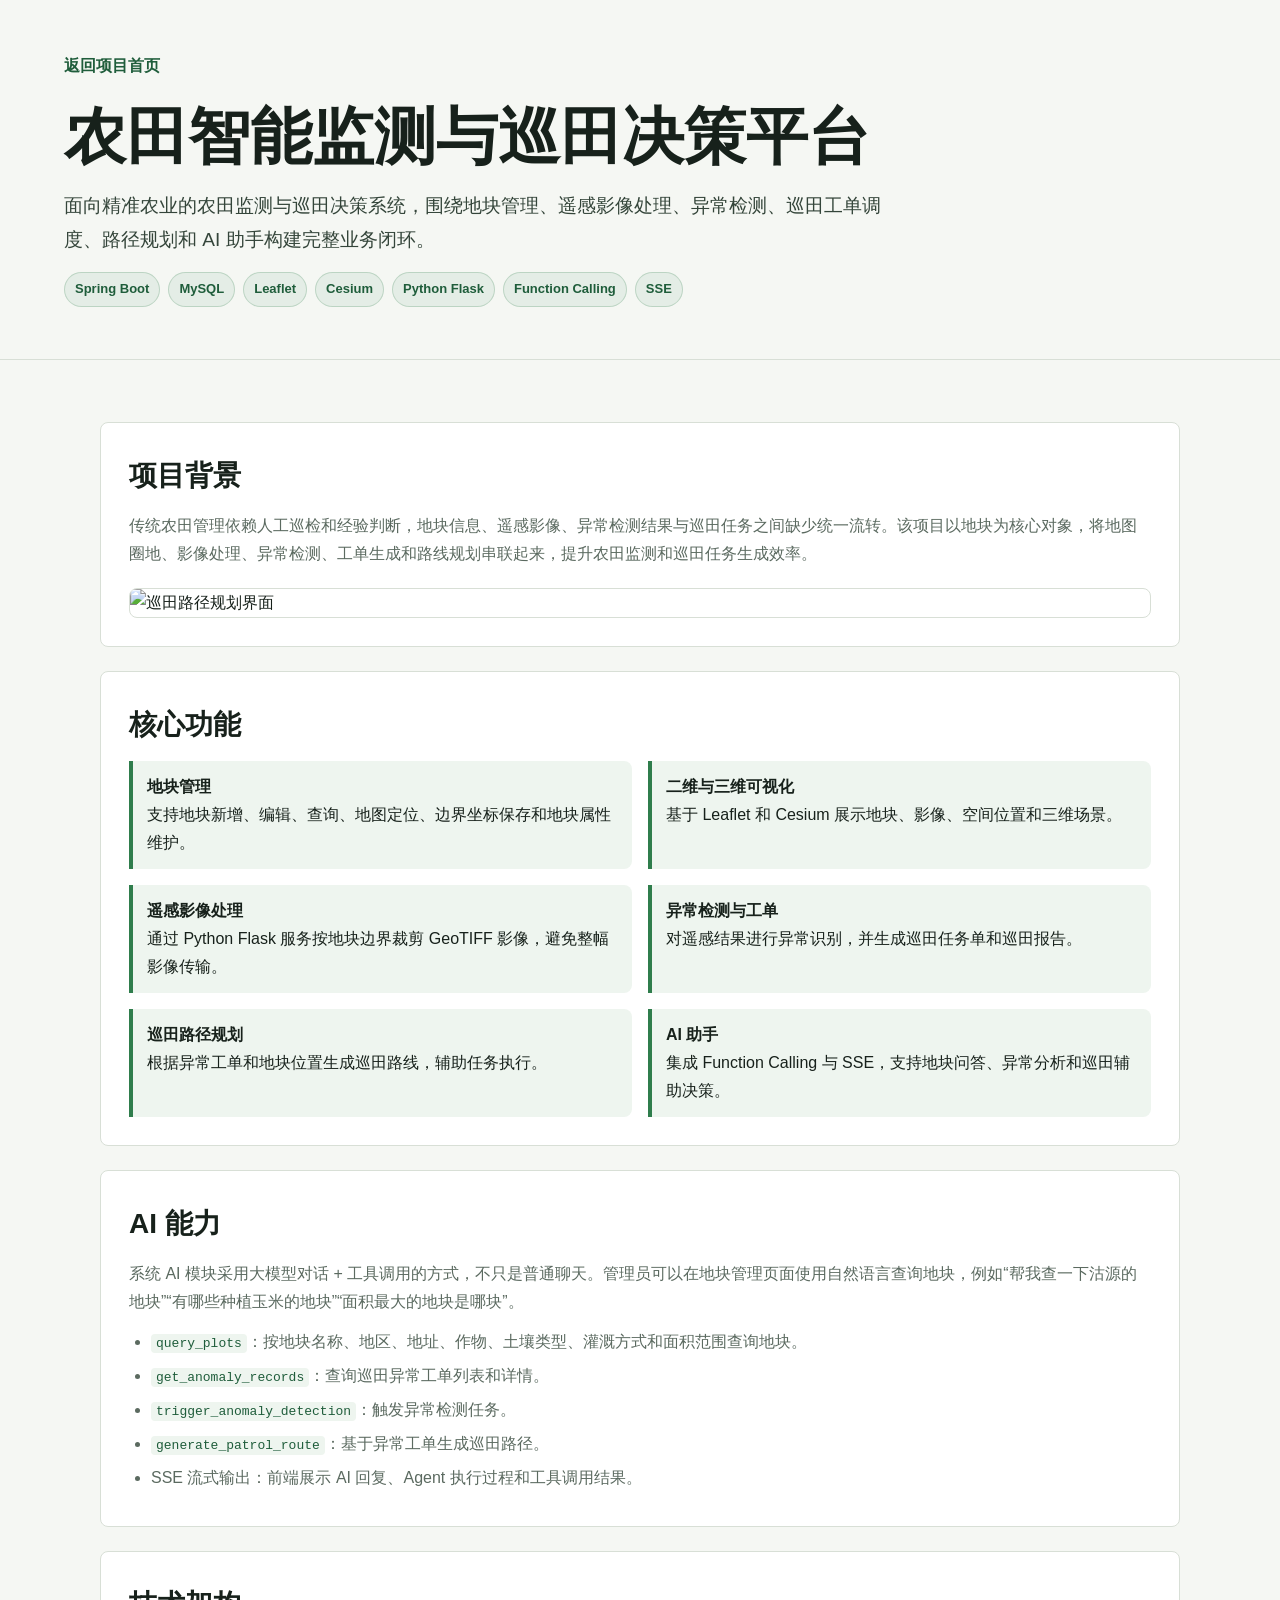
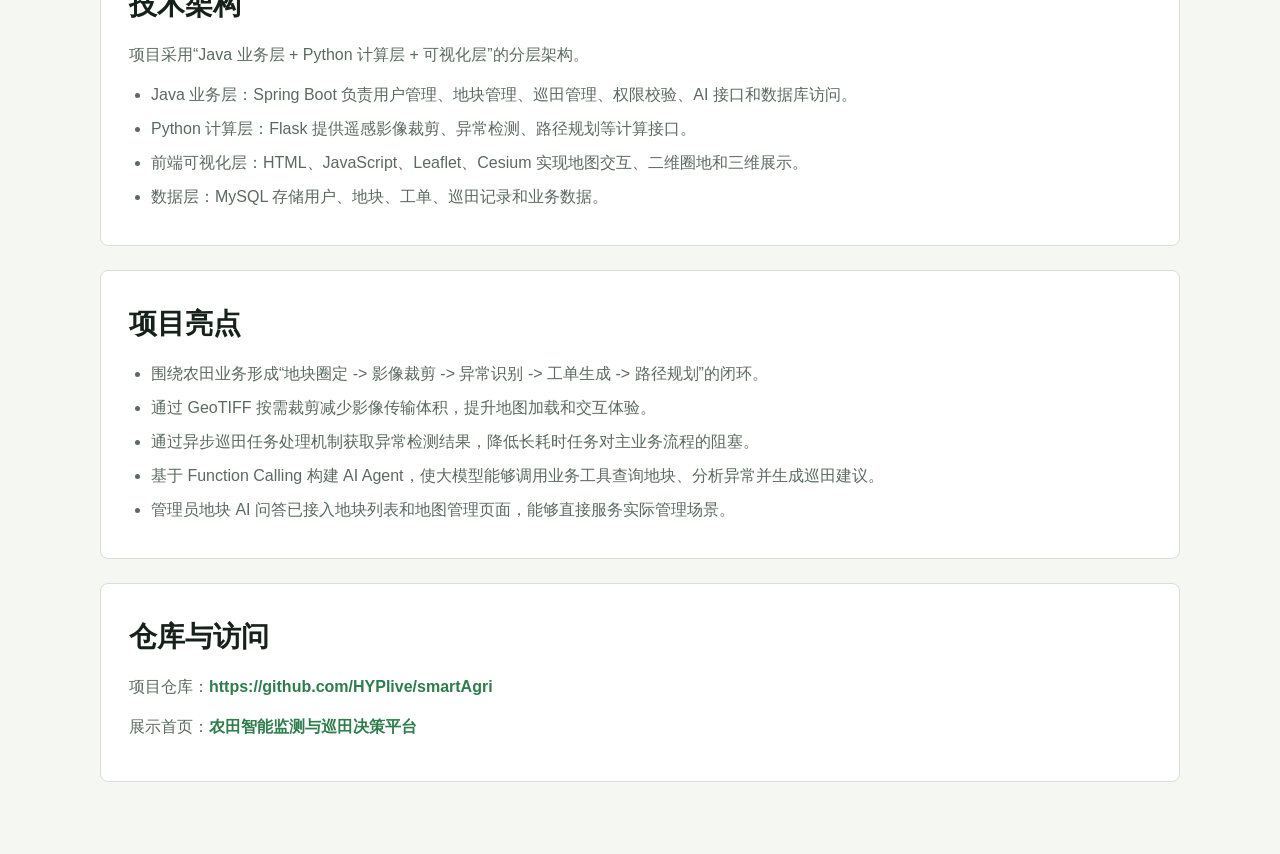
==== docs/project-introduction.html @ 1ddd9913 "docs: add project showcase page" ====
<!DOCTYPE html>
<html lang="zh-CN">
<head>
  <meta charset="UTF-8">
  <meta name="viewport" content="width=device-width, initial-scale=1.0">
  <title>项目介绍 | 农田智能监测与巡田决策平台</title>
  <meta name="description" content="农田智能监测与巡田决策平台项目介绍，包含项目背景、核心功能、技术架构、AI 能力和项目亮点。">
  <style>
    :root { --ink:#17211b; --muted:#5b6a60; --line:#d8dfd6; --bg:#f5f7f3; --green:#2f7d4c; --cyan:#247f8f; --panel:#fff; }
    * { box-sizing: border-box; }
    body { margin:0; font-family: Inter, "Microsoft YaHei", "PingFang SC", Arial, sans-serif; color:var(--ink); background:var(--bg); line-height:1.75; }
    a { color:var(--green); text-decoration:none; font-weight:700; }
    header { padding:52px clamp(18px, 5vw, 72px); background:linear-gradient(90deg, rgba(245,247,243,.96), rgba(245,247,243,.72)), url("images/系统架构图.png") center / cover no-repeat; border-bottom:1px solid var(--line); }
    main { width:min(1080px, calc(100% - 36px)); margin:0 auto; padding:38px 0 72px; }
    h1 { margin:0; max-width:860px; font-size:clamp(34px, 5vw, 62px); line-height:1.12; letter-spacing:0; }
    .lead { max-width:820px; margin:18px 0 0; font-size:19px; color:#34453a; }
    .back { display:inline-flex; margin-bottom:22px; color:#1f5d3b; }
    section { margin-top:24px; padding:28px; background:var(--panel); border:1px solid var(--line); border-radius:8px; }
    h2 { margin:0 0 12px; font-size:28px; letter-spacing:0; }
    h3 { margin:20px 0 8px; font-size:20px; }
    p { margin:0 0 12px; color:var(--muted); }
    ul { margin:8px 0 0; padding-left:22px; color:var(--muted); }
    li { margin:6px 0; }
    .grid { display:grid; grid-template-columns:repeat(2, minmax(0,1fr)); gap:16px; }
    .item { border-left:4px solid var(--green); padding:12px 14px; background:#eef5ef; border-radius:0 8px 8px 0; }
    .item strong { display:block; color:var(--ink); }
    .tags { display:flex; flex-wrap:wrap; gap:8px; margin-top:16px; }
    .tag { border:1px solid rgba(47,125,76,.22); border-radius:999px; padding:5px 10px; background:rgba(47,125,76,.08); color:#1f5d3b; font-size:13px; font-weight:700; }
    .hero-img { margin-top:20px; border:1px solid var(--line); border-radius:8px; overflow:hidden; background:#fff; }
    .hero-img img { width:100%; display:block; }
    code { background:#eef5ef; padding:2px 5px; border-radius:4px; color:#1f5d3b; }
    @media (max-width: 760px) { .grid { grid-template-columns:1fr; } section { padding:20px; } }
  </style>
</head>
<body>
  <header>
    <a class="back" href="index.html">返回项目首页</a>
    <h1>农田智能监测与巡田决策平台</h1>
    <p class="lead">面向精准农业的农田监测与巡田决策系统，围绕地块管理、遥感影像处理、异常检测、巡田工单调度、路径规划和 AI 助手构建完整业务闭环。</p>
    <div class="tags"><span class="tag">Spring Boot</span><span class="tag">MySQL</span><span class="tag">Leaflet</span><span class="tag">Cesium</span><span class="tag">Python Flask</span><span class="tag">Function Calling</span><span class="tag">SSE</span></div>
  </header>

  <main>
    <section>
      <h2>项目背景</h2>
      <p>传统农田管理依赖人工巡检和经验判断，地块信息、遥感影像、异常检测结果与巡田任务之间缺少统一流转。该项目以地块为核心对象，将地图圈地、影像处理、异常检测、工单生成和路线规划串联起来，提升农田监测和巡田任务生成效率。</p>
      <div class="hero-img"><img src="images/路径规划.png" alt="巡田路径规划界面"></div>
    </section>

    <section>
      <h2>核心功能</h2>
      <div class="grid">
        <div class="item"><strong>地块管理</strong><span>支持地块新增、编辑、查询、地图定位、边界坐标保存和地块属性维护。</span></div>
        <div class="item"><strong>二维与三维可视化</strong><span>基于 Leaflet 和 Cesium 展示地块、影像、空间位置和三维场景。</span></div>
        <div class="item"><strong>遥感影像处理</strong><span>通过 Python Flask 服务按地块边界裁剪 GeoTIFF 影像，避免整幅影像传输。</span></div>
        <div class="item"><strong>异常检测与工单</strong><span>对遥感结果进行异常识别，并生成巡田任务单和巡田报告。</span></div>
        <div class="item"><strong>巡田路径规划</strong><span>根据异常工单和地块位置生成巡田路线，辅助任务执行。</span></div>
        <div class="item"><strong>AI 助手</strong><span>集成 Function Calling 与 SSE，支持地块问答、异常分析和巡田辅助决策。</span></div>
      </div>
    </section>

    <section>
      <h2>AI 能力</h2>
      <p>系统 AI 模块采用大模型对话 + 工具调用的方式，不只是普通聊天。管理员可以在地块管理页面使用自然语言查询地块，例如“帮我查一下沽源的地块”“有哪些种植玉米的地块”“面积最大的地块是哪块”。</p>
      <ul>
        <li><code>query_plots</code>：按地块名称、地区、地址、作物、土壤类型、灌溉方式和面积范围查询地块。</li>
        <li><code>get_anomaly_records</code>：查询巡田异常工单列表和详情。</li>
        <li><code>trigger_anomaly_detection</code>：触发异常检测任务。</li>
        <li><code>generate_patrol_route</code>：基于异常工单生成巡田路径。</li>
        <li>SSE 流式输出：前端展示 AI 回复、Agent 执行过程和工具调用结果。</li>
      </ul>
    </section>

    <section>
      <h2>技术架构</h2>
      <p>项目采用“Java 业务层 + Python 计算层 + 可视化层”的分层架构。</p>
      <ul>
        <li>Java 业务层：Spring Boot 负责用户管理、地块管理、巡田管理、权限校验、AI 接口和数据库访问。</li>
        <li>Python 计算层：Flask 提供遥感影像裁剪、异常检测、路径规划等计算接口。</li>
        <li>前端可视化层：HTML、JavaScript、Leaflet、Cesium 实现地图交互、二维圈地和三维展示。</li>
        <li>数据层：MySQL 存储用户、地块、工单、巡田记录和业务数据。</li>
      </ul>
    </section>

    <section>
      <h2>项目亮点</h2>
      <ul>
        <li>围绕农田业务形成“地块圈定 -> 影像裁剪 -> 异常识别 -> 工单生成 -> 路径规划”的闭环。</li>
        <li>通过 GeoTIFF 按需裁剪减少影像传输体积，提升地图加载和交互体验。</li>
        <li>通过异步巡田任务处理机制获取异常检测结果，降低长耗时任务对主业务流程的阻塞。</li>
        <li>基于 Function Calling 构建 AI Agent，使大模型能够调用业务工具查询地块、分析异常并生成巡田建议。</li>
        <li>管理员地块 AI 问答已接入地块列表和地图管理页面，能够直接服务实际管理场景。</li>
      </ul>
    </section>

    <section>
      <h2>仓库与访问</h2>
      <p>项目仓库：<a href="https://github.com/HYPlive/smartAgri">https://github.com/HYPlive/smartAgri</a></p>
      <p>展示首页：<a href="index.html">农田智能监测与巡田决策平台</a></p>
    </section>
  </main>
</body>
</html>
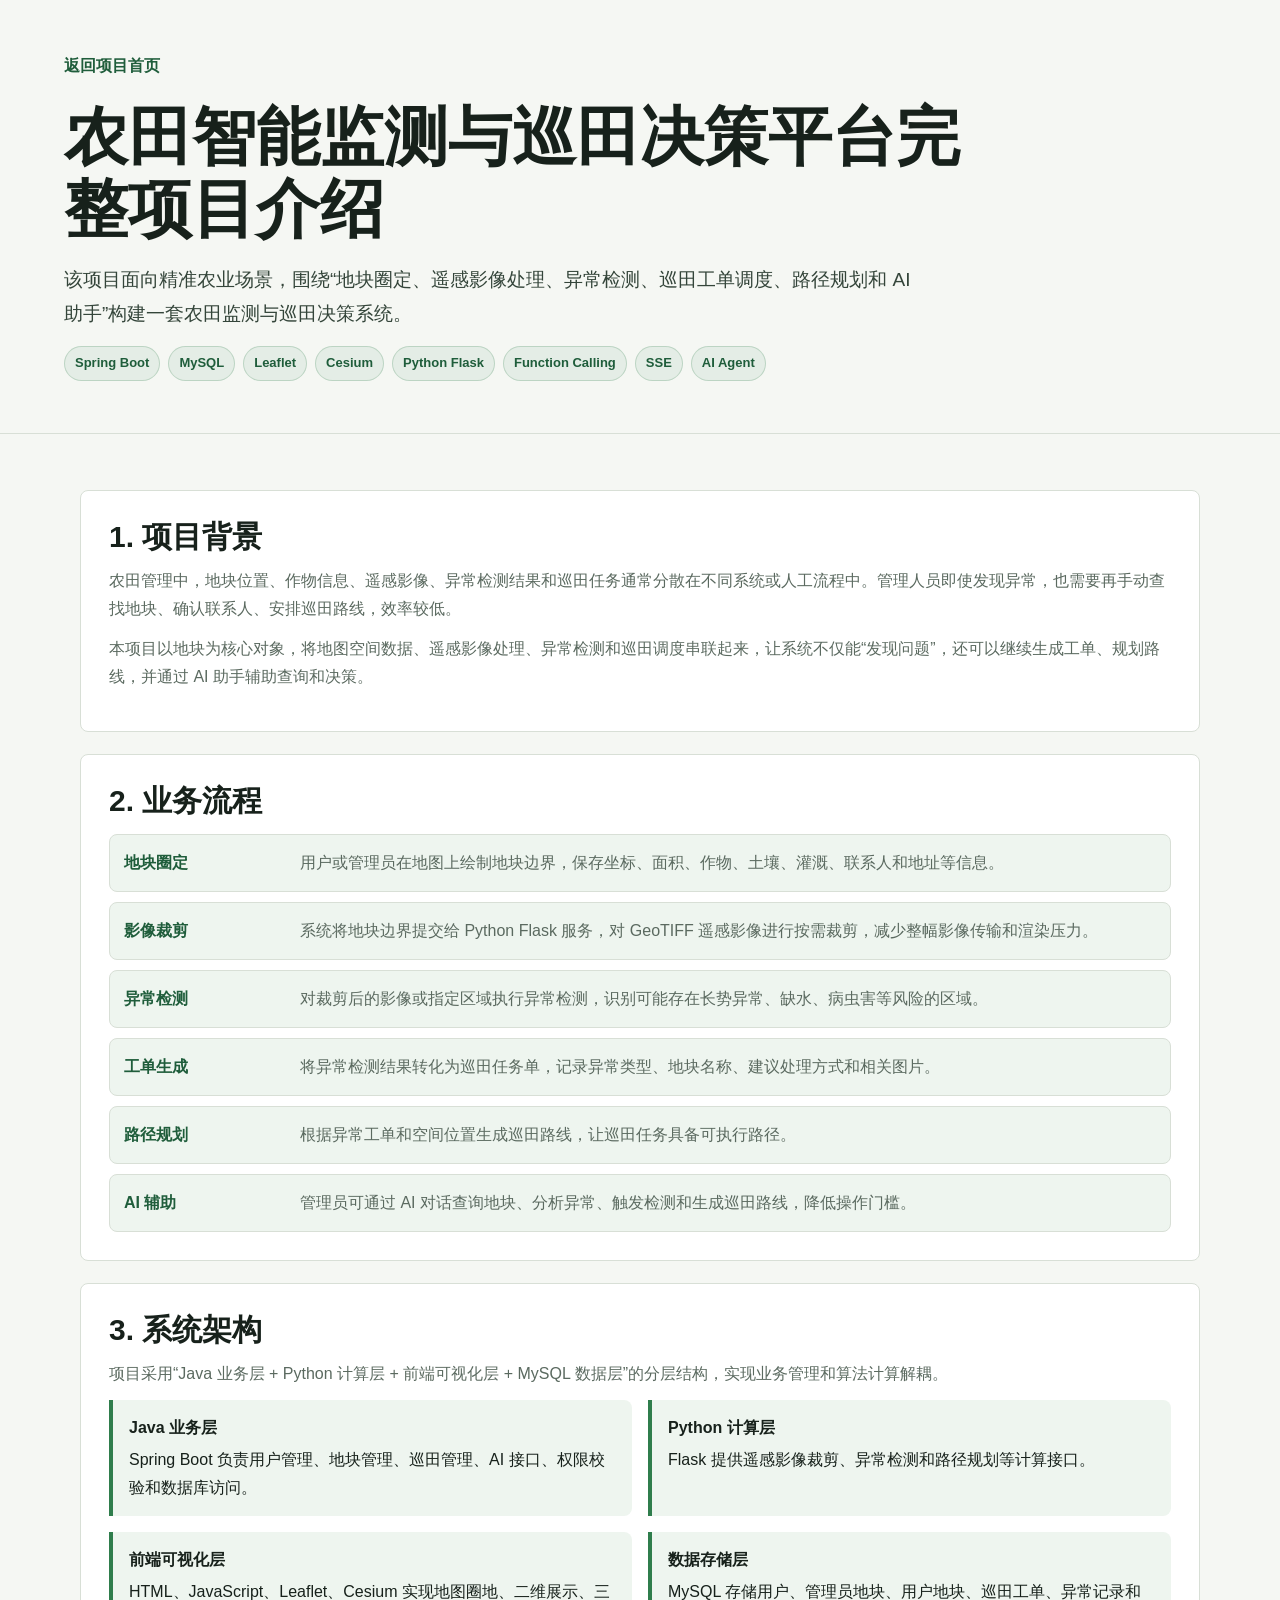
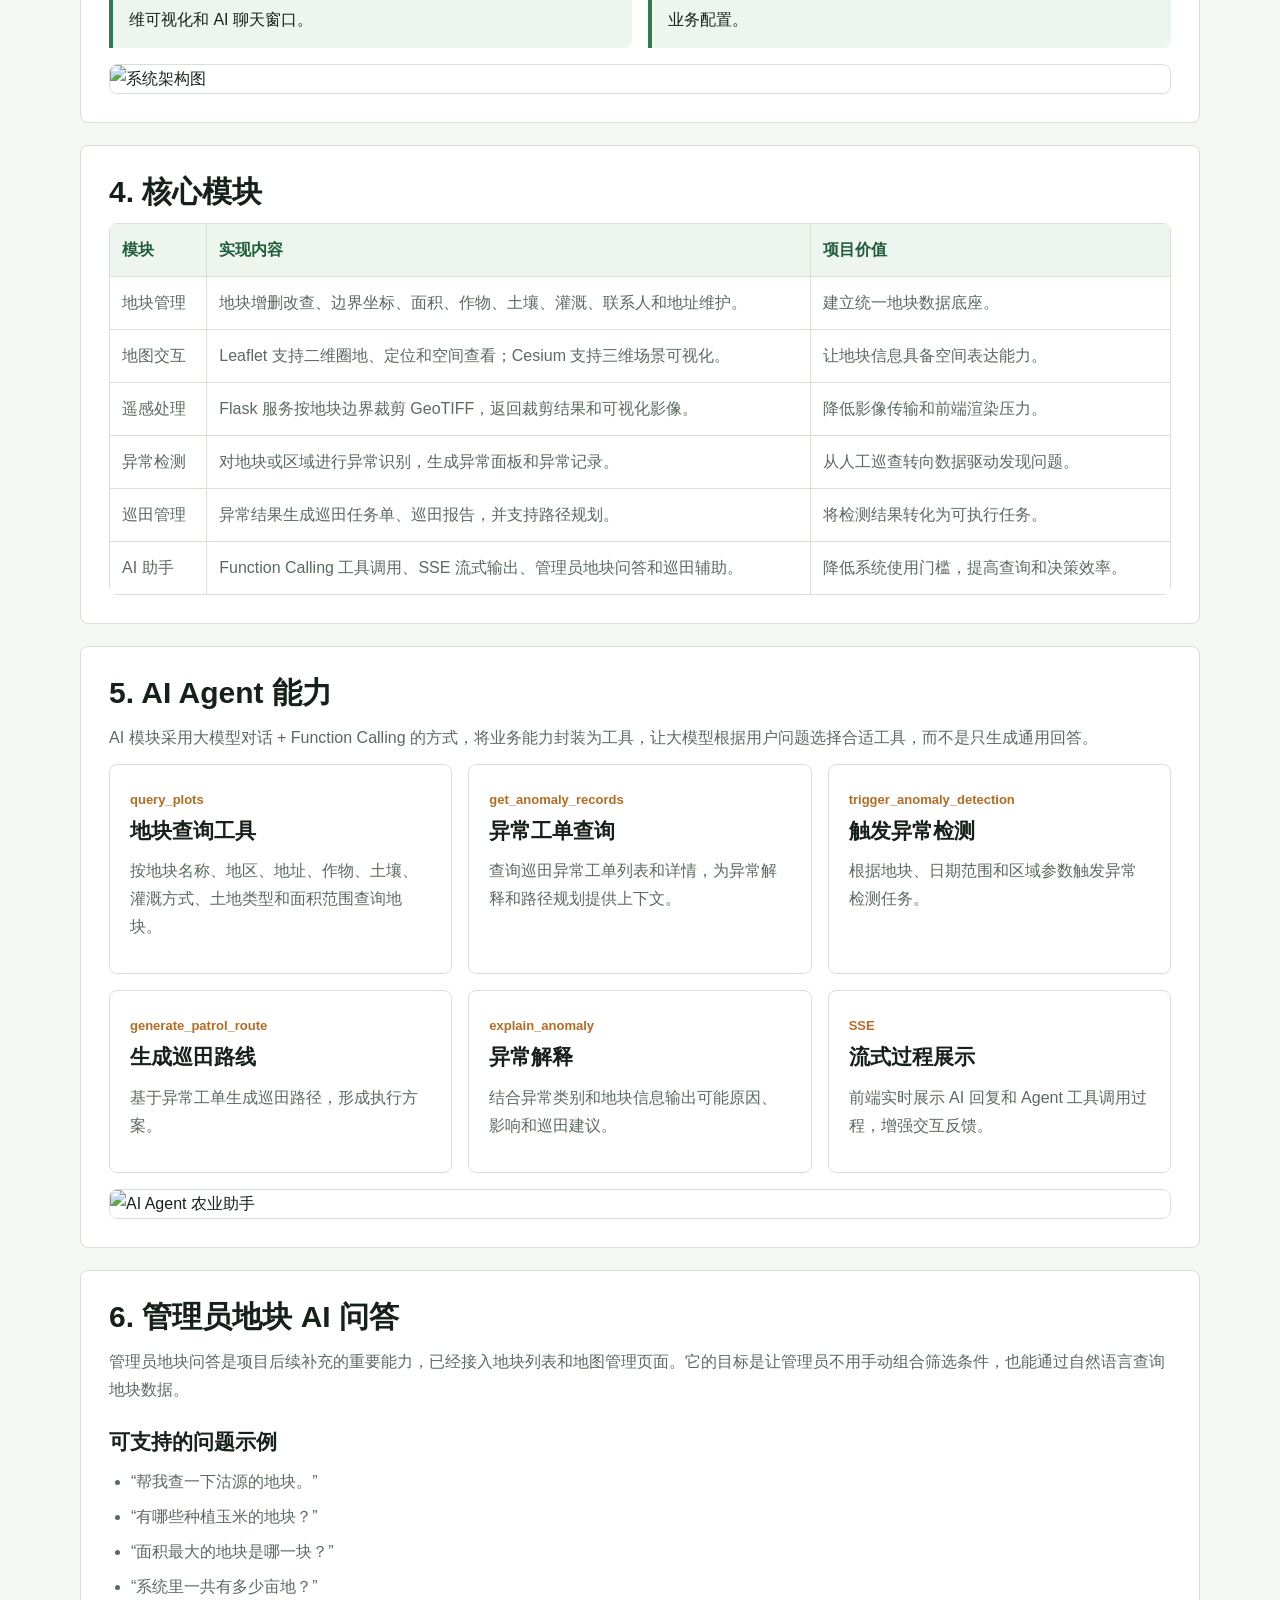
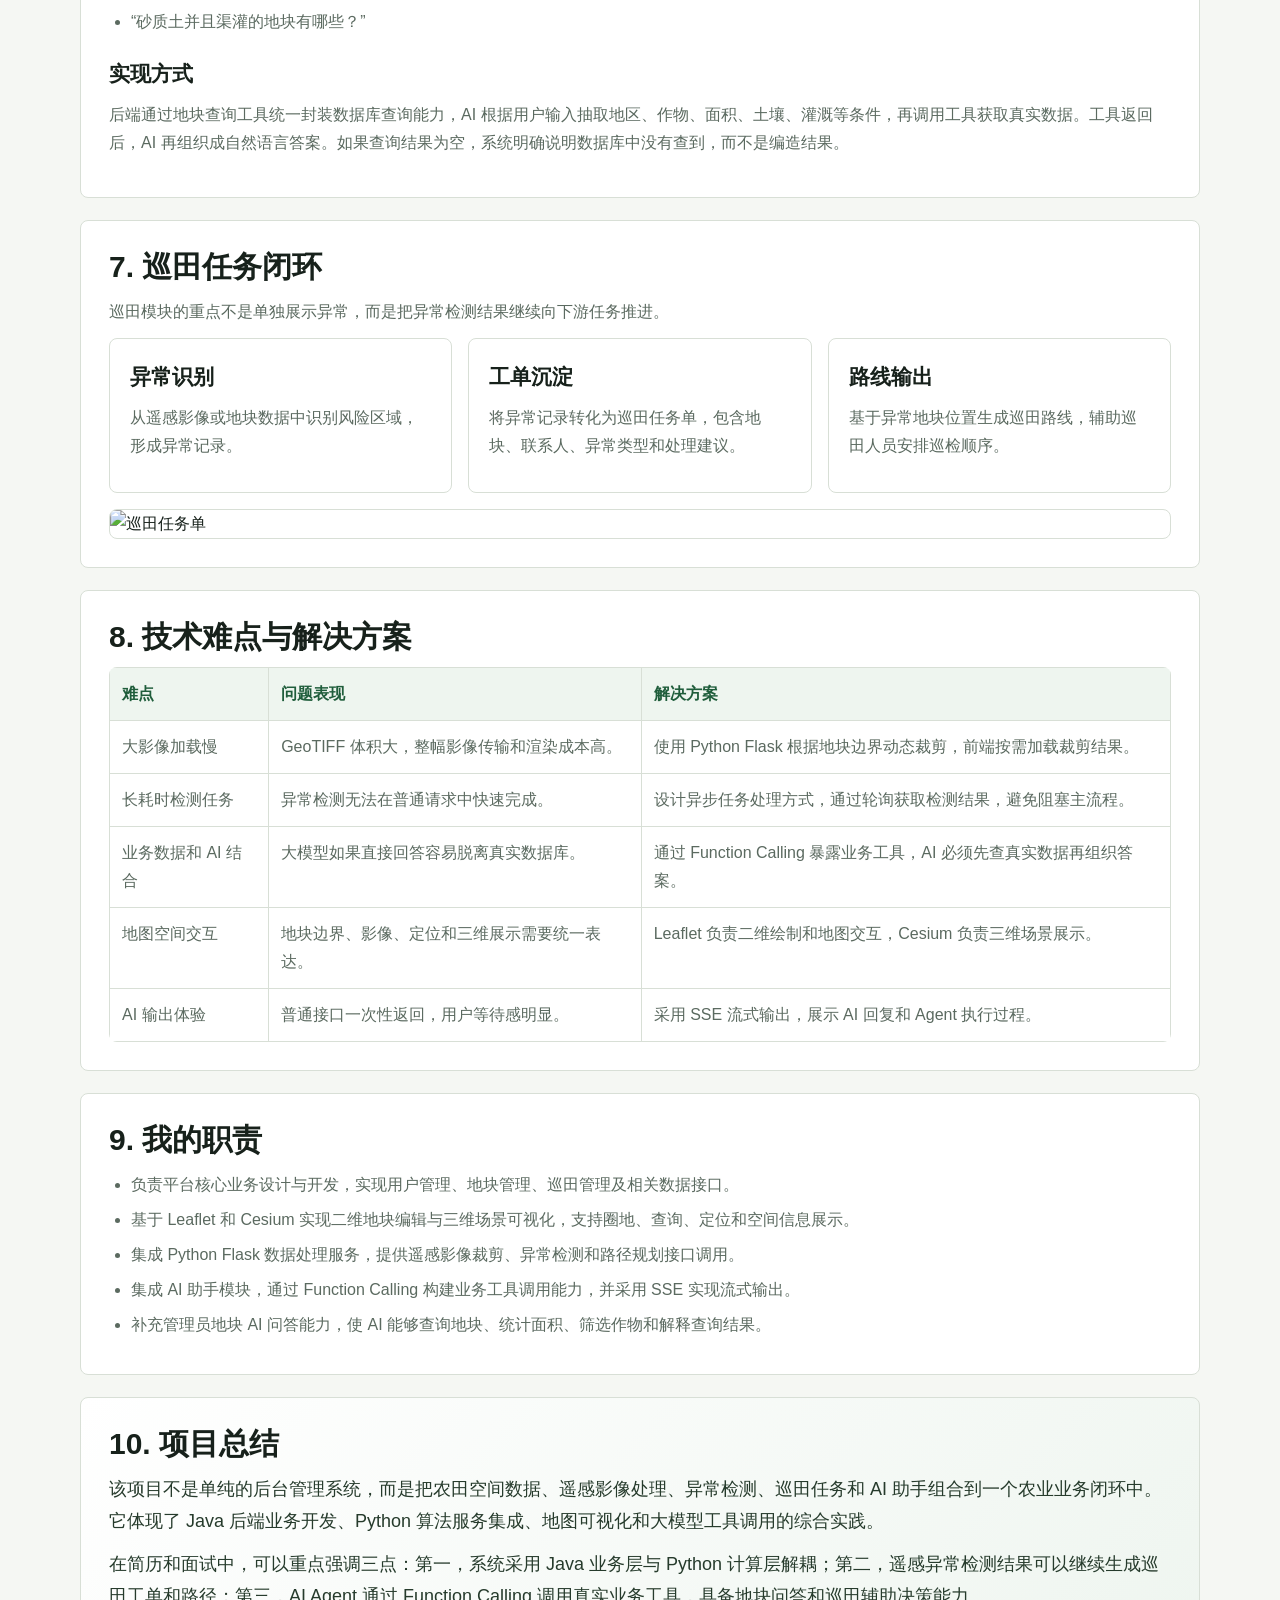
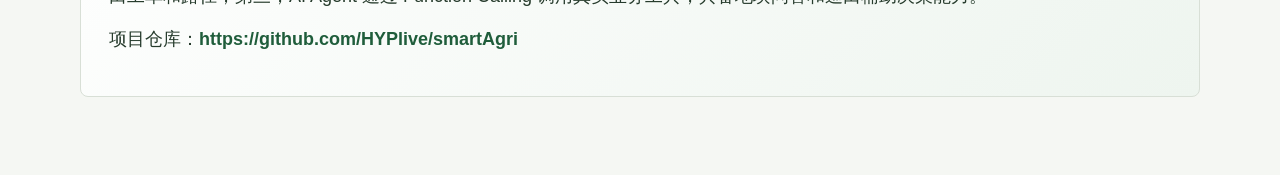
==== commit b12b190f: "docs: enrich project showcase content" ====
--- a/docs/project-introduction.html
+++ b/docs/project-introduction.html
@@ -3,100 +3,175 @@
 <head>
   <meta charset="UTF-8">
   <meta name="viewport" content="width=device-width, initial-scale=1.0">
-  <title>项目介绍 | 农田智能监测与巡田决策平台</title>
-  <meta name="description" content="农田智能监测与巡田决策平台项目介绍，包含项目背景、核心功能、技术架构、AI 能力和项目亮点。">
+  <title>完整项目介绍 | 农田智能监测与巡田决策平台</title>
+  <meta name="description" content="农田智能监测与巡田决策平台完整项目介绍，包含业务背景、架构设计、核心模块、AI Agent、地块问答、巡田闭环和技术难点。">
   <style>
-    :root { --ink:#17211b; --muted:#5b6a60; --line:#d8dfd6; --bg:#f5f7f3; --green:#2f7d4c; --cyan:#247f8f; --panel:#fff; }
+    :root { --ink:#17211b; --muted:#5b6a60; --line:#d8dfd6; --bg:#f5f7f3; --green:#2f7d4c; --green-dark:#1f5d3b; --cyan:#247f8f; --panel:#fff; --soft:#eef5ef; --amber:#b66b24; }
     * { box-sizing: border-box; }
     body { margin:0; font-family: Inter, "Microsoft YaHei", "PingFang SC", Arial, sans-serif; color:var(--ink); background:var(--bg); line-height:1.75; }
-    a { color:var(--green); text-decoration:none; font-weight:700; }
-    header { padding:52px clamp(18px, 5vw, 72px); background:linear-gradient(90deg, rgba(245,247,243,.96), rgba(245,247,243,.72)), url("images/系统架构图.png") center / cover no-repeat; border-bottom:1px solid var(--line); }
-    main { width:min(1080px, calc(100% - 36px)); margin:0 auto; padding:38px 0 72px; }
-    h1 { margin:0; max-width:860px; font-size:clamp(34px, 5vw, 62px); line-height:1.12; letter-spacing:0; }
-    .lead { max-width:820px; margin:18px 0 0; font-size:19px; color:#34453a; }
-    .back { display:inline-flex; margin-bottom:22px; color:#1f5d3b; }
-    section { margin-top:24px; padding:28px; background:var(--panel); border:1px solid var(--line); border-radius:8px; }
-    h2 { margin:0 0 12px; font-size:28px; letter-spacing:0; }
-    h3 { margin:20px 0 8px; font-size:20px; }
+    a { color:var(--green-dark); text-decoration:none; font-weight:800; }
+    img { max-width:100%; display:block; }
+    header { padding:52px clamp(18px, 5vw, 72px); background:linear-gradient(90deg, rgba(245,247,243,.97), rgba(245,247,243,.72)), url("images/系统架构图.png") center / cover no-repeat; border-bottom:1px solid var(--line); }
+    main { width:min(1120px, calc(100% - 36px)); margin:0 auto; padding:34px 0 78px; }
+    .back { display:inline-flex; margin-bottom:22px; }
+    h1 { margin:0; max-width:900px; font-size:clamp(34px, 5vw, 64px); line-height:1.12; letter-spacing:0; }
+    .lead { max-width:860px; margin:18px 0 0; font-size:19px; color:#34453a; }
+    .tags { display:flex; flex-wrap:wrap; gap:8px; margin-top:16px; }
+    .tag { border:1px solid rgba(47,125,76,.22); border-radius:999px; padding:5px 10px; background:rgba(47,125,76,.08); color:var(--green-dark); font-size:13px; font-weight:800; }
+    section { margin-top:22px; padding:28px; background:var(--panel); border:1px solid var(--line); border-radius:8px; }
+    h2 { margin:0 0 12px; font-size:30px; line-height:1.22; letter-spacing:0; }
+    h3 { margin:20px 0 8px; font-size:21px; }
     p { margin:0 0 12px; color:var(--muted); }
     ul { margin:8px 0 0; padding-left:22px; color:var(--muted); }
-    li { margin:6px 0; }
-    .grid { display:grid; grid-template-columns:repeat(2, minmax(0,1fr)); gap:16px; }
-    .item { border-left:4px solid var(--green); padding:12px 14px; background:#eef5ef; border-radius:0 8px 8px 0; }
-    .item strong { display:block; color:var(--ink); }
-    .tags { display:flex; flex-wrap:wrap; gap:8px; margin-top:16px; }
-    .tag { border:1px solid rgba(47,125,76,.22); border-radius:999px; padding:5px 10px; background:rgba(47,125,76,.08); color:#1f5d3b; font-size:13px; font-weight:700; }
-    .hero-img { margin-top:20px; border:1px solid var(--line); border-radius:8px; overflow:hidden; background:#fff; }
-    .hero-img img { width:100%; display:block; }
-    code { background:#eef5ef; padding:2px 5px; border-radius:4px; color:#1f5d3b; }
-    @media (max-width: 760px) { .grid { grid-template-columns:1fr; } section { padding:20px; } }
+    li { margin:7px 0; }
+    code { background:var(--soft); padding:2px 5px; border-radius:4px; color:var(--green-dark); }
+    .grid { display:grid; gap:16px; }
+    .cols-2 { grid-template-columns:repeat(2,minmax(0,1fr)); }
+    .cols-3 { grid-template-columns:repeat(3,minmax(0,1fr)); }
+    .item { border-left:4px solid var(--green); padding:14px 16px; background:var(--soft); border-radius:0 8px 8px 0; }
+    .item strong { display:block; color:var(--ink); margin-bottom:4px; }
+    .card { border:1px solid var(--line); border-radius:8px; padding:20px; background:#fff; }
+    .card h3 { margin-top:0; }
+    .num { color:var(--amber); font-size:13px; font-weight:900; }
+    .image { margin-top:16px; border:1px solid var(--line); border-radius:8px; overflow:hidden; background:#fff; }
+    .image img { width:100%; }
+    .flow { display:grid; gap:10px; margin-top:14px; }
+    .flow-row { display:grid; grid-template-columns:160px minmax(0,1fr); gap:16px; padding:14px; border:1px solid var(--line); border-radius:8px; background:var(--soft); }
+    .flow-row strong { color:var(--green-dark); }
+    .flow-row p { margin:0; }
+    table { width:100%; border-collapse:collapse; margin-top:12px; overflow:hidden; border-radius:8px; }
+    th, td { border:1px solid var(--line); text-align:left; padding:12px; vertical-align:top; }
+    th { background:var(--soft); color:var(--green-dark); }
+    td { color:var(--muted); background:#fff; }
+    .summary { background:linear-gradient(135deg,#fff,var(--soft)); }
+    .summary p { font-size:18px; color:#263b2c; }
+    @media (max-width: 820px) { .cols-2,.cols-3 { grid-template-columns:1fr; } section { padding:20px; } .flow-row { grid-template-columns:1fr; } table { font-size:14px; } }
   </style>
 </head>
 <body>
   <header>
     <a class="back" href="index.html">返回项目首页</a>
-    <h1>农田智能监测与巡田决策平台</h1>
-    <p class="lead">面向精准农业的农田监测与巡田决策系统，围绕地块管理、遥感影像处理、异常检测、巡田工单调度、路径规划和 AI 助手构建完整业务闭环。</p>
-    <div class="tags"><span class="tag">Spring Boot</span><span class="tag">MySQL</span><span class="tag">Leaflet</span><span class="tag">Cesium</span><span class="tag">Python Flask</span><span class="tag">Function Calling</span><span class="tag">SSE</span></div>
+    <h1>农田智能监测与巡田决策平台完整项目介绍</h1>
+    <p class="lead">该项目面向精准农业场景，围绕“地块圈定、遥感影像处理、异常检测、巡田工单调度、路径规划和 AI 助手”构建一套农田监测与巡田决策系统。</p>
+    <div class="tags"><span class="tag">Spring Boot</span><span class="tag">MySQL</span><span class="tag">Leaflet</span><span class="tag">Cesium</span><span class="tag">Python Flask</span><span class="tag">Function Calling</span><span class="tag">SSE</span><span class="tag">AI Agent</span></div>
   </header>
 
   <main>
     <section>
-      <h2>项目背景</h2>
-      <p>传统农田管理依赖人工巡检和经验判断，地块信息、遥感影像、异常检测结果与巡田任务之间缺少统一流转。该项目以地块为核心对象，将地图圈地、影像处理、异常检测、工单生成和路线规划串联起来，提升农田监测和巡田任务生成效率。</p>
-      <div class="hero-img"><img src="images/路径规划.png" alt="巡田路径规划界面"></div>
+      <h2>1. 项目背景</h2>
+      <p>农田管理中，地块位置、作物信息、遥感影像、异常检测结果和巡田任务通常分散在不同系统或人工流程中。管理人员即使发现异常，也需要再手动查找地块、确认联系人、安排巡田路线，效率较低。</p>
+      <p>本项目以地块为核心对象，将地图空间数据、遥感影像处理、异常检测和巡田调度串联起来，让系统不仅能“发现问题”，还可以继续生成工单、规划路线，并通过 AI 助手辅助查询和决策。</p>
     </section>
 
     <section>
-      <h2>核心功能</h2>
-      <div class="grid">
-        <div class="item"><strong>地块管理</strong><span>支持地块新增、编辑、查询、地图定位、边界坐标保存和地块属性维护。</span></div>
-        <div class="item"><strong>二维与三维可视化</strong><span>基于 Leaflet 和 Cesium 展示地块、影像、空间位置和三维场景。</span></div>
-        <div class="item"><strong>遥感影像处理</strong><span>通过 Python Flask 服务按地块边界裁剪 GeoTIFF 影像，避免整幅影像传输。</span></div>
-        <div class="item"><strong>异常检测与工单</strong><span>对遥感结果进行异常识别，并生成巡田任务单和巡田报告。</span></div>
-        <div class="item"><strong>巡田路径规划</strong><span>根据异常工单和地块位置生成巡田路线，辅助任务执行。</span></div>
-        <div class="item"><strong>AI 助手</strong><span>集成 Function Calling 与 SSE，支持地块问答、异常分析和巡田辅助决策。</span></div>
+      <h2>2. 业务流程</h2>
+      <div class="flow">
+        <div class="flow-row"><strong>地块圈定</strong><p>用户或管理员在地图上绘制地块边界，保存坐标、面积、作物、土壤、灌溉、联系人和地址等信息。</p></div>
+        <div class="flow-row"><strong>影像裁剪</strong><p>系统将地块边界提交给 Python Flask 服务，对 GeoTIFF 遥感影像进行按需裁剪，减少整幅影像传输和渲染压力。</p></div>
+        <div class="flow-row"><strong>异常检测</strong><p>对裁剪后的影像或指定区域执行异常检测，识别可能存在长势异常、缺水、病虫害等风险的区域。</p></div>
+        <div class="flow-row"><strong>工单生成</strong><p>将异常检测结果转化为巡田任务单，记录异常类型、地块名称、建议处理方式和相关图片。</p></div>
+        <div class="flow-row"><strong>路径规划</strong><p>根据异常工单和空间位置生成巡田路线，让巡田任务具备可执行路径。</p></div>
+        <div class="flow-row"><strong>AI 辅助</strong><p>管理员可通过 AI 对话查询地块、分析异常、触发检测和生成巡田路线，降低操作门槛。</p></div>
       </div>
     </section>
 
     <section>
-      <h2>AI 能力</h2>
-      <p>系统 AI 模块采用大模型对话 + 工具调用的方式，不只是普通聊天。管理员可以在地块管理页面使用自然语言查询地块，例如“帮我查一下沽源的地块”“有哪些种植玉米的地块”“面积最大的地块是哪块”。</p>
+      <h2>3. 系统架构</h2>
+      <p>项目采用“Java 业务层 + Python 计算层 + 前端可视化层 + MySQL 数据层”的分层结构，实现业务管理和算法计算解耦。</p>
+      <div class="grid cols-2">
+        <div class="item"><strong>Java 业务层</strong>Spring Boot 负责用户管理、地块管理、巡田管理、AI 接口、权限校验和数据库访问。</div>
+        <div class="item"><strong>Python 计算层</strong>Flask 提供遥感影像裁剪、异常检测和路径规划等计算接口。</div>
+        <div class="item"><strong>前端可视化层</strong>HTML、JavaScript、Leaflet、Cesium 实现地图圈地、二维展示、三维可视化和 AI 聊天窗口。</div>
+        <div class="item"><strong>数据存储层</strong>MySQL 存储用户、管理员地块、用户地块、巡田工单、异常记录和业务配置。</div>
+      </div>
+      <div class="image"><img src="images/系统架构图.png" alt="系统架构图"></div>
+    </section>
+
+    <section>
+      <h2>4. 核心模块</h2>
+      <table>
+        <thead><tr><th>模块</th><th>实现内容</th><th>项目价值</th></tr></thead>
+        <tbody>
+          <tr><td>地块管理</td><td>地块增删改查、边界坐标、面积、作物、土壤、灌溉、联系人和地址维护。</td><td>建立统一地块数据底座。</td></tr>
+          <tr><td>地图交互</td><td>Leaflet 支持二维圈地、定位和空间查看；Cesium 支持三维场景可视化。</td><td>让地块信息具备空间表达能力。</td></tr>
+          <tr><td>遥感处理</td><td>Flask 服务按地块边界裁剪 GeoTIFF，返回裁剪结果和可视化影像。</td><td>降低影像传输和前端渲染压力。</td></tr>
+          <tr><td>异常检测</td><td>对地块或区域进行异常识别，生成异常面板和异常记录。</td><td>从人工巡查转向数据驱动发现问题。</td></tr>
+          <tr><td>巡田管理</td><td>异常结果生成巡田任务单、巡田报告，并支持路径规划。</td><td>将检测结果转化为可执行任务。</td></tr>
+          <tr><td>AI 助手</td><td>Function Calling 工具调用、SSE 流式输出、管理员地块问答和巡田辅助。</td><td>降低系统使用门槛，提高查询和决策效率。</td></tr>
+        </tbody>
+      </table>
+    </section>
+
+    <section>
+      <h2>5. AI Agent 能力</h2>
+      <p>AI 模块采用大模型对话 + Function Calling 的方式，将业务能力封装为工具，让大模型根据用户问题选择合适工具，而不是只生成通用回答。</p>
+      <div class="grid cols-3">
+        <div class="card"><span class="num">query_plots</span><h3>地块查询工具</h3><p>按地块名称、地区、地址、作物、土壤、灌溉方式、土地类型和面积范围查询地块。</p></div>
+        <div class="card"><span class="num">get_anomaly_records</span><h3>异常工单查询</h3><p>查询巡田异常工单列表和详情，为异常解释和路径规划提供上下文。</p></div>
+        <div class="card"><span class="num">trigger_anomaly_detection</span><h3>触发异常检测</h3><p>根据地块、日期范围和区域参数触发异常检测任务。</p></div>
+        <div class="card"><span class="num">generate_patrol_route</span><h3>生成巡田路线</h3><p>基于异常工单生成巡田路径，形成执行方案。</p></div>
+        <div class="card"><span class="num">explain_anomaly</span><h3>异常解释</h3><p>结合异常类别和地块信息输出可能原因、影响和巡田建议。</p></div>
+        <div class="card"><span class="num">SSE</span><h3>流式过程展示</h3><p>前端实时展示 AI 回复和 Agent 工具调用过程，增强交互反馈。</p></div>
+      </div>
+      <div class="image"><img src="images/Agent农业助手.png" alt="AI Agent 农业助手"></div>
+    </section>
+
+    <section>
+      <h2>6. 管理员地块 AI 问答</h2>
+      <p>管理员地块问答是项目后续补充的重要能力，已经接入地块列表和地图管理页面。它的目标是让管理员不用手动组合筛选条件，也能通过自然语言查询地块数据。</p>
+      <h3>可支持的问题示例</h3>
       <ul>
-        <li><code>query_plots</code>：按地块名称、地区、地址、作物、土壤类型、灌溉方式和面积范围查询地块。</li>
-        <li><code>get_anomaly_records</code>：查询巡田异常工单列表和详情。</li>
-        <li><code>trigger_anomaly_detection</code>：触发异常检测任务。</li>
-        <li><code>generate_patrol_route</code>：基于异常工单生成巡田路径。</li>
-        <li>SSE 流式输出：前端展示 AI 回复、Agent 执行过程和工具调用结果。</li>
+        <li>“帮我查一下沽源的地块。”</li>
+        <li>“有哪些种植玉米的地块？”</li>
+        <li>“面积最大的地块是哪一块？”</li>
+        <li>“系统里一共有多少亩地？”</li>
+        <li>“砂质土并且渠灌的地块有哪些？”</li>
+      </ul>
+      <h3>实现方式</h3>
+      <p>后端通过地块查询工具统一封装数据库查询能力，AI 根据用户输入抽取地区、作物、面积、土壤、灌溉等条件，再调用工具获取真实数据。工具返回后，AI 再组织成自然语言答案。如果查询结果为空，系统明确说明数据库中没有查到，而不是编造结果。</p>
+    </section>
+
+    <section>
+      <h2>7. 巡田任务闭环</h2>
+      <p>巡田模块的重点不是单独展示异常，而是把异常检测结果继续向下游任务推进。</p>
+      <div class="grid cols-3">
+        <div class="card"><h3>异常识别</h3><p>从遥感影像或地块数据中识别风险区域，形成异常记录。</p></div>
+        <div class="card"><h3>工单沉淀</h3><p>将异常记录转化为巡田任务单，包含地块、联系人、异常类型和处理建议。</p></div>
+        <div class="card"><h3>路线输出</h3><p>基于异常地块位置生成巡田路线，辅助巡田人员安排巡检顺序。</p></div>
+      </div>
+      <div class="image"><img src="images/巡田任务单.png" alt="巡田任务单"></div>
+    </section>
+
+    <section>
+      <h2>8. 技术难点与解决方案</h2>
+      <table>
+        <thead><tr><th>难点</th><th>问题表现</th><th>解决方案</th></tr></thead>
+        <tbody>
+          <tr><td>大影像加载慢</td><td>GeoTIFF 体积大，整幅影像传输和渲染成本高。</td><td>使用 Python Flask 根据地块边界动态裁剪，前端按需加载裁剪结果。</td></tr>
+          <tr><td>长耗时检测任务</td><td>异常检测无法在普通请求中快速完成。</td><td>设计异步任务处理方式，通过轮询获取检测结果，避免阻塞主流程。</td></tr>
+          <tr><td>业务数据和 AI 结合</td><td>大模型如果直接回答容易脱离真实数据库。</td><td>通过 Function Calling 暴露业务工具，AI 必须先查真实数据再组织答案。</td></tr>
+          <tr><td>地图空间交互</td><td>地块边界、影像、定位和三维展示需要统一表达。</td><td>Leaflet 负责二维绘制和地图交互，Cesium 负责三维场景展示。</td></tr>
+          <tr><td>AI 输出体验</td><td>普通接口一次性返回，用户等待感明显。</td><td>采用 SSE 流式输出，展示 AI 回复和 Agent 执行过程。</td></tr>
+        </tbody>
+      </table>
+    </section>
+
+    <section>
+      <h2>9. 我的职责</h2>
+      <ul>
+        <li>负责平台核心业务设计与开发，实现用户管理、地块管理、巡田管理及相关数据接口。</li>
+        <li>基于 Leaflet 和 Cesium 实现二维地块编辑与三维场景可视化，支持圈地、查询、定位和空间信息展示。</li>
+        <li>集成 Python Flask 数据处理服务，提供遥感影像裁剪、异常检测和路径规划接口调用。</li>
+        <li>集成 AI 助手模块，通过 Function Calling 构建业务工具调用能力，并采用 SSE 实现流式输出。</li>
+        <li>补充管理员地块 AI 问答能力，使 AI 能够查询地块、统计面积、筛选作物和解释查询结果。</li>
       </ul>
     </section>
 
-    <section>
-      <h2>技术架构</h2>
-      <p>项目采用“Java 业务层 + Python 计算层 + 可视化层”的分层架构。</p>
-      <ul>
-        <li>Java 业务层：Spring Boot 负责用户管理、地块管理、巡田管理、权限校验、AI 接口和数据库访问。</li>
-        <li>Python 计算层：Flask 提供遥感影像裁剪、异常检测、路径规划等计算接口。</li>
-        <li>前端可视化层：HTML、JavaScript、Leaflet、Cesium 实现地图交互、二维圈地和三维展示。</li>
-        <li>数据层：MySQL 存储用户、地块、工单、巡田记录和业务数据。</li>
-      </ul>
-    </section>
-
-    <section>
-      <h2>项目亮点</h2>
-      <ul>
-        <li>围绕农田业务形成“地块圈定 -> 影像裁剪 -> 异常识别 -> 工单生成 -> 路径规划”的闭环。</li>
-        <li>通过 GeoTIFF 按需裁剪减少影像传输体积，提升地图加载和交互体验。</li>
-        <li>通过异步巡田任务处理机制获取异常检测结果，降低长耗时任务对主业务流程的阻塞。</li>
-        <li>基于 Function Calling 构建 AI Agent，使大模型能够调用业务工具查询地块、分析异常并生成巡田建议。</li>
-        <li>管理员地块 AI 问答已接入地块列表和地图管理页面，能够直接服务实际管理场景。</li>
-      </ul>
-    </section>
-
-    <section>
-      <h2>仓库与访问</h2>
+    <section class="summary">
+      <h2>10. 项目总结</h2>
+      <p>该项目不是单纯的后台管理系统，而是把农田空间数据、遥感影像处理、异常检测、巡田任务和 AI 助手组合到一个农业业务闭环中。它体现了 Java 后端业务开发、Python 算法服务集成、地图可视化和大模型工具调用的综合实践。</p>
+      <p>在简历和面试中，可以重点强调三点：第一，系统采用 Java 业务层与 Python 计算层解耦；第二，遥感异常检测结果可以继续生成巡田工单和路径；第三，AI Agent 通过 Function Calling 调用真实业务工具，具备地块问答和巡田辅助决策能力。</p>
       <p>项目仓库：<a href="https://github.com/HYPlive/smartAgri">https://github.com/HYPlive/smartAgri</a></p>
-      <p>展示首页：<a href="index.html">农田智能监测与巡田决策平台</a></p>
     </section>
   </main>
 </body>
